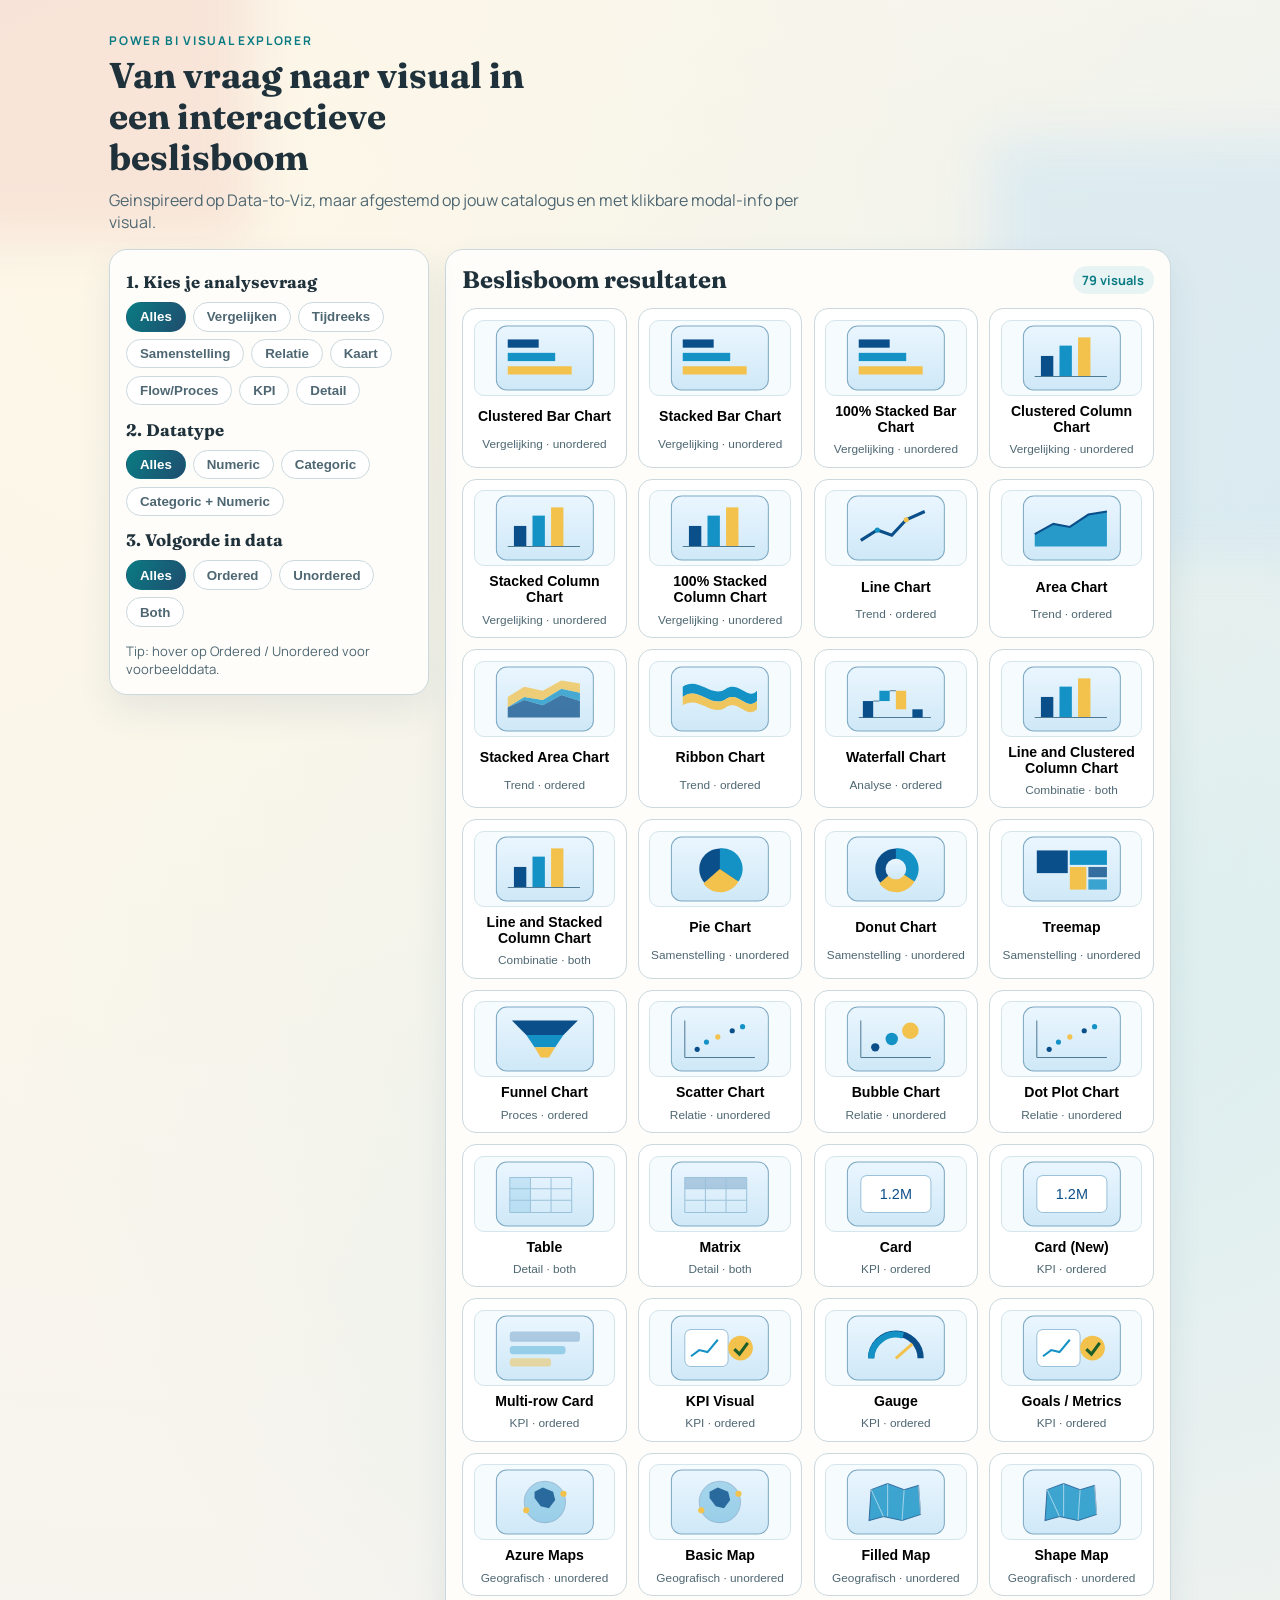
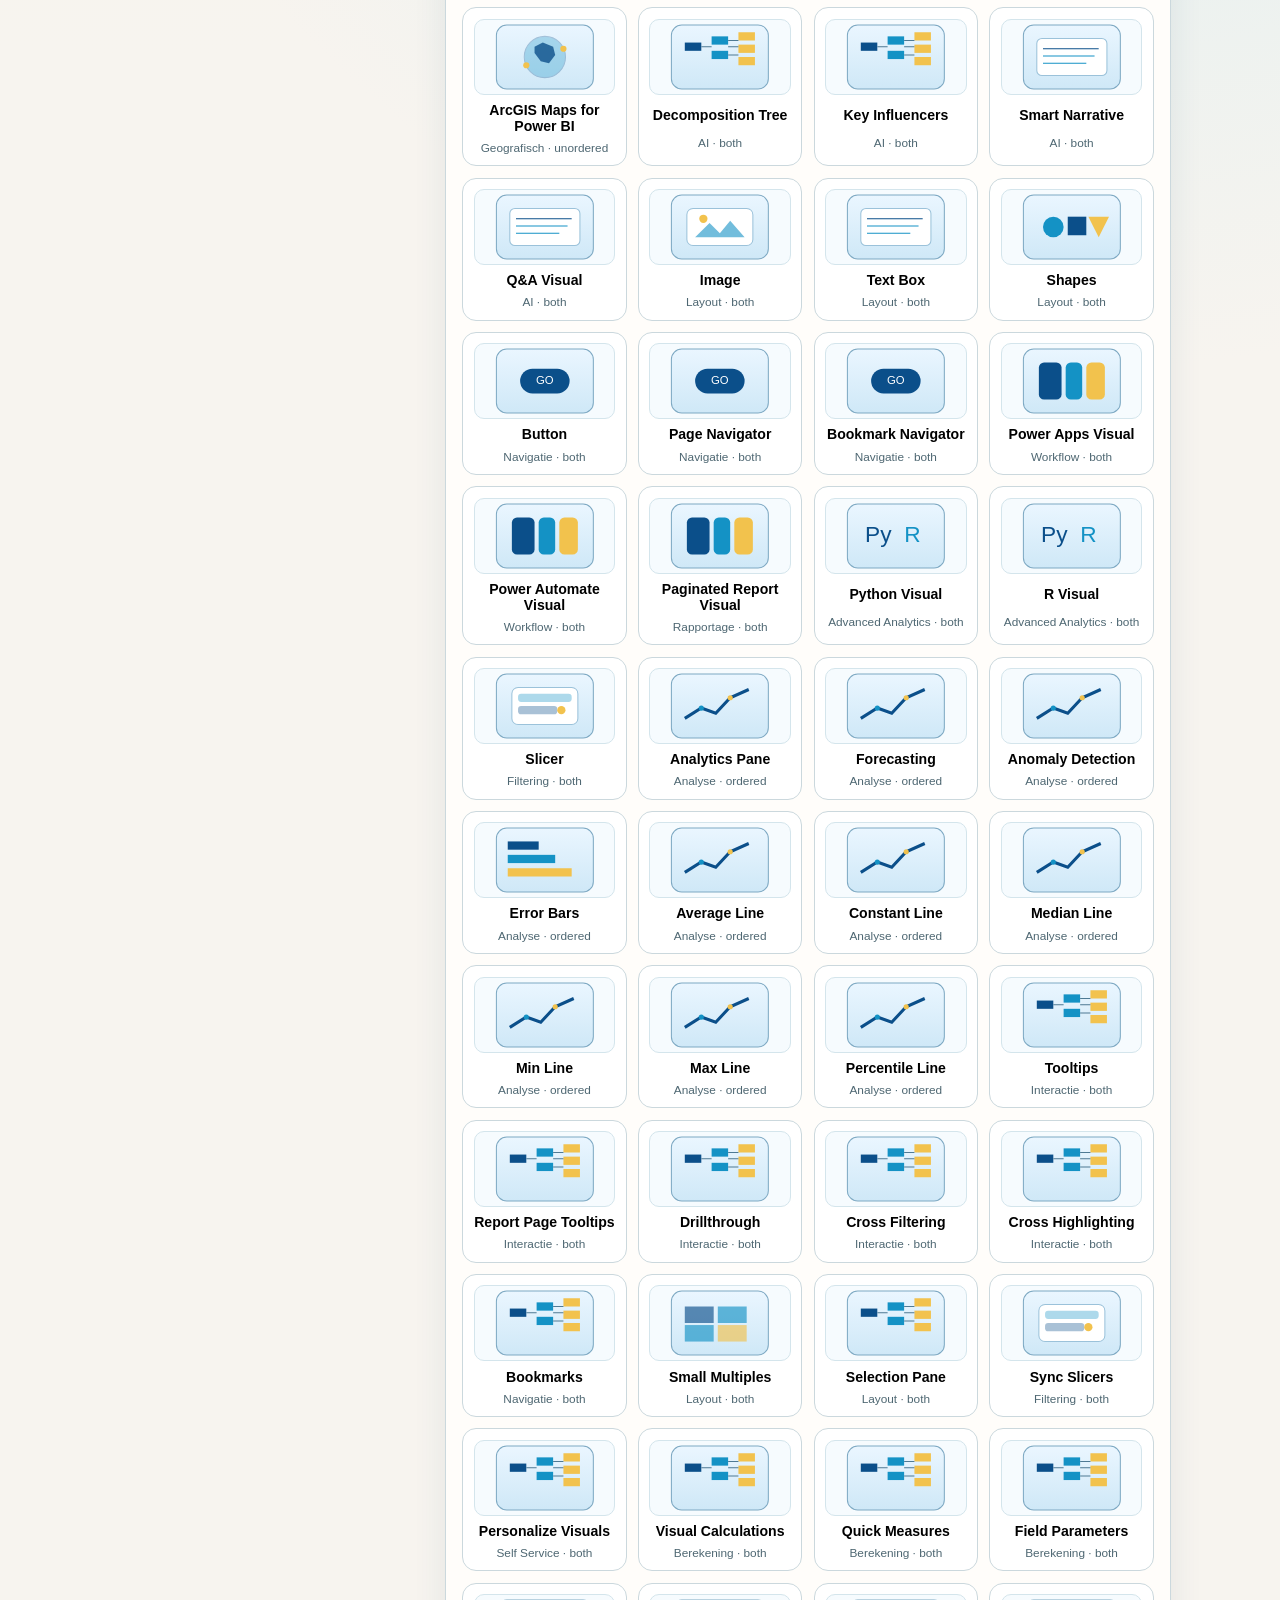
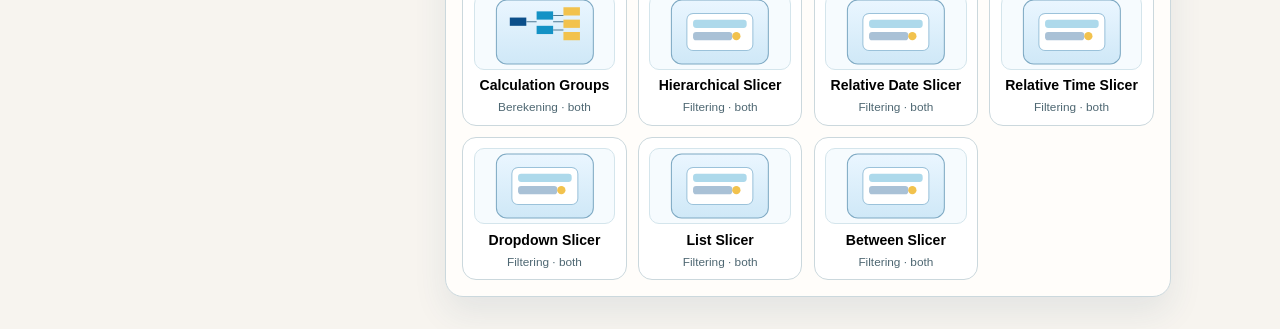
==== web/index.html @ fadee8d6 "check" ====
<!doctype html>
<html lang="nl">
<head>
  <meta charset="utf-8">
  <meta name="viewport" content="width=device-width, initial-scale=1">
  <title>Visual Decision Garden</title>
  <link rel="preconnect" href="https://fonts.googleapis.com">
  <link rel="preconnect" href="https://fonts.gstatic.com" crossorigin>
  <link href="https://fonts.googleapis.com/css2?family=Fraunces:opsz,wght@9..144,500;9..144,700&family=Manrope:wght@400;500;600;700&display=swap" rel="stylesheet">
  <link rel="stylesheet" href="styles.css">
</head>
<body>
  <div class="ambient ambient-a" aria-hidden="true"></div>
  <div class="ambient ambient-b" aria-hidden="true"></div>

  <header class="hero">
    <p class="kicker">Power BI visual explorer</p>
    <h1>Van vraag naar visual in een interactieve beslisboom</h1>
    <p class="lead">Geinspireerd op Data-to-Viz, maar afgestemd op jouw catalogus en met klikbare modal-info per visual.</p>
  </header>

  <main class="layout">
    <section class="controls panel">
      <h2>1. Kies je analysevraag</h2>
      <div id="goalOptions" class="choice-row"></div>

      <h2>2. Datatype</h2>
      <div id="dataTypeOptions" class="choice-row"></div>

      <h2>3. Volgorde in data</h2>
      <div id="orderOptions" class="choice-row"></div>

      <p class="hint">Tip: hover op Ordered / Unordered voor voorbeelddata.</p>
    </section>

    <section class="tree panel">
      <div class="tree-head">
        <h2>Beslisboom resultaten</h2>
        <span id="resultCount" class="count-pill">0 visuals</span>
      </div>
      <div id="treeCanvas" class="tree-canvas"></div>
    </section>
  </main>

  <dialog id="visualModal" class="modal">
    <article class="modal-card">
      <button id="closeModal" class="modal-close" aria-label="Sluiten">x</button>
      <div class="modal-top">
        <div id="modalIcon" class="modal-icon"></div>
        <div>
          <p id="modalCategory" class="modal-category"></p>
          <h3 id="modalTitle"></h3>
          <p id="modalComplexity" class="modal-complexity"></p>
        </div>
      </div>
      <div class="modal-grid">
        <section>
          <h4>Wat is het?</h4>
          <p id="modalWhat"></p>
        </section>
        <section>
          <h4>Wanneer gebruiken?</h4>
          <p id="modalUse"></p>
        </section>
        <section>
          <h4>Wanneer niet gebruiken?</h4>
          <p id="modalNot"></p>
        </section>
      </div>
    </article>
  </dialog>

  <template id="tooltipTemplate">
    <div class="tooltip">
      <p class="tooltip-title"></p>
      <p class="tooltip-description"></p>
      <ul class="tooltip-list"></ul>
    </div>
  </template>

  <script src="visuals-data.js"></script>
  <script src="app.js" type="module"></script>
</body>
</html>
---- web/styles.css ----
:root {
  --bg: #f7f4ef;
  --ink: #1f313a;
  --muted: #4e6772;
  --panel: #fffdf9;
  --line: #cbd8dd;
  --teal: #0a7b83;
  --coral: #de6e5d;
  --gold: #d4a948;
  --navy: #1f4d6e;
}

* {
  box-sizing: border-box;
}

body {
  margin: 0;
  min-height: 100vh;
  font-family: "Manrope", "Segoe UI", sans-serif;
  color: var(--ink);
  background: radial-gradient(circle at 12% 8%, #fdf7e7 0%, transparent 40%),
    radial-gradient(circle at 85% 25%, #d8edf0 0%, transparent 38%),
    var(--bg);
}

.ambient {
  position: fixed;
  pointer-events: none;
  z-index: -1;
  filter: blur(24px);
  opacity: 0.6;
}

.ambient-a {
  width: 320px;
  height: 320px;
  background: #f5d9ce;
  top: -80px;
  left: -70px;
}

.ambient-b {
  width: 420px;
  height: 420px;
  background: #d0e6f2;
  right: -130px;
  top: 140px;
}

.hero {
  padding: 2rem 1.2rem 1rem;
  max-width: 1100px;
  margin: 0 auto;
}

.kicker {
  margin: 0;
  color: var(--teal);
  letter-spacing: 0.14em;
  text-transform: uppercase;
  font-size: 0.75rem;
  font-weight: 700;
}

h1,
h2,
h3,
h4 {
  font-family: "Fraunces", Georgia, serif;
  line-height: 1.15;
}

h1 {
  margin: 0.35rem 0 0.7rem;
  font-size: clamp(1.8rem, 2.8vw, 3rem);
  max-width: 18ch;
}

.lead {
  margin: 0;
  color: var(--muted);
  max-width: 72ch;
}

.layout {
  max-width: 1100px;
  margin: 0 auto;
  padding: 0 1.2rem 2rem;
  display: grid;
  gap: 1rem;
  grid-template-columns: minmax(240px, 320px) 1fr;
}

.panel {
  background: color-mix(in srgb, var(--panel), white 22%);
  border: 1px solid var(--line);
  border-radius: 18px;
  box-shadow: 0 16px 34px rgba(31, 77, 110, 0.09);
}

.controls {
  padding: 1rem;
  align-self: start;
  position: sticky;
  top: 1rem;
}

.controls h2 {
  margin: 0.4rem 0 0.6rem;
  font-size: 1.05rem;
}

.choice-row {
  display: flex;
  flex-wrap: wrap;
  gap: 0.45rem;
  margin-bottom: 0.95rem;
}

.choice {
  border: 1px solid var(--line);
  background: #fff;
  border-radius: 999px;
  padding: 0.4rem 0.8rem;
  font-weight: 600;
  color: var(--muted);
  cursor: pointer;
  transition: transform 0.18s ease, background-color 0.18s ease, border-color 0.18s ease;
}

.choice:hover,
.choice:focus-visible {
  transform: translateY(-1px);
  border-color: #7ca4b2;
}

.choice.active {
  color: #fff;
  border-color: transparent;
  background: linear-gradient(120deg, var(--teal), var(--navy));
}

.choice.has-tooltip {
  position: relative;
}

.tooltip {
  position: absolute;
  top: calc(100% + 8px);
  left: 0;
  width: min(280px, 80vw);
  background: #fff;
  border: 1px solid var(--line);
  border-radius: 12px;
  padding: 0.6rem;
  box-shadow: 0 10px 25px rgba(18, 45, 58, 0.14);
  z-index: 3;
}

.tooltip-title {
  margin: 0;
  font-family: "Fraunces", Georgia, serif;
  font-size: 0.95rem;
}

.tooltip-description {
  margin: 0.4rem 0;
  font-size: 0.84rem;
  color: var(--muted);
}

.tooltip-list {
  margin: 0;
  padding-left: 1.1rem;
  font-size: 0.8rem;
  color: var(--ink);
}

.hint {
  margin: 0;
  font-size: 0.82rem;
  color: var(--muted);
}

.tree {
  padding: 1rem;
}

.tree-head {
  display: flex;
  justify-content: space-between;
  align-items: center;
  gap: 0.8rem;
  margin-bottom: 0.9rem;
}

.tree-head h2 {
  margin: 0;
}

.count-pill {
  border-radius: 999px;
  background: #e8f4f4;
  color: var(--teal);
  font-weight: 700;
  font-size: 0.8rem;
  padding: 0.3rem 0.6rem;
}

.tree-canvas {
  display: grid;
  gap: 0.7rem;
  grid-template-columns: repeat(auto-fill, minmax(150px, 1fr));
}

.visual-node {
  background: #fff;
  border: 1px solid var(--line);
  border-radius: 14px;
  padding: 0.65rem;
  display: grid;
  gap: 0.45rem;
  cursor: pointer;
  transition: transform 0.18s ease, border-color 0.18s ease, box-shadow 0.18s ease;
}

.visual-node:hover,
.visual-node:focus-visible {
  transform: translateY(-2px);
  border-color: #89b0be;
  box-shadow: 0 8px 20px rgba(18, 45, 58, 0.1);
}

.visual-icon {
  border-radius: 10px;
  border: 1px solid #d4e5ec;
  background: #f6fbfe;
  padding: 0.25rem;
  min-height: 72px;
  display: grid;
  place-items: center;
}

.visual-icon svg {
  width: 100%;
  height: auto;
  max-height: 66px;
}

.visual-name {
  font-weight: 700;
  font-size: 0.88rem;
}

.visual-meta {
  font-size: 0.74rem;
  color: var(--muted);
}

.empty {
  border: 1px dashed var(--line);
  border-radius: 14px;
  padding: 1rem;
  color: var(--muted);
  background: #fff;
}

.modal {
  border: none;
  padding: 0;
  background: transparent;
}

.modal::backdrop {
  background: rgba(17, 38, 48, 0.5);
  backdrop-filter: blur(3px);
}

.modal-card {
  width: min(760px, 92vw);
  max-height: 90vh;
  overflow: auto;
  border-radius: 18px;
  border: 1px solid var(--line);
  background: #fffdfb;
  padding: 1rem;
  position: relative;
}

.modal-close {
  position: absolute;
  right: 0.8rem;
  top: 0.8rem;
  border: 1px solid var(--line);
  border-radius: 8px;
  width: 2rem;
  height: 2rem;
  background: #fff;
  cursor: pointer;
}

.modal-top {
  display: grid;
  grid-template-columns: 120px 1fr;
  gap: 0.9rem;
  align-items: center;
}

.modal-icon {
  border-radius: 12px;
  border: 1px solid var(--line);
  background: #f3faff;
  padding: 0.35rem;
}

.modal-icon svg {
  width: 100%;
  height: auto;
}

.modal-category {
  margin: 0;
  color: var(--teal);
  font-size: 0.82rem;
  text-transform: uppercase;
  letter-spacing: 0.08em;
}

.modal-top h3 {
  margin: 0.2rem 0 0.25rem;
  font-size: 1.5rem;
}

.modal-complexity {
  margin: 0;
  color: var(--muted);
}

.modal-grid {
  margin-top: 1rem;
  display: grid;
  grid-template-columns: 1fr 1fr;
  gap: 0.8rem;
}

.modal-grid section {
  border: 1px solid var(--line);
  background: #fff;
  border-radius: 12px;
  padding: 0.75rem;
}

.modal-grid h4 {
  margin: 0 0 0.35rem;
}

.modal-grid p {
  margin: 0;
  color: var(--muted);
}

.chips {
  list-style: none;
  margin: 0;
  padding: 0;
  display: flex;
  flex-wrap: wrap;
  gap: 0.4rem;
}

.chips li {
  border-radius: 999px;
  background: #edf5f8;
  color: #325569;
  padding: 0.22rem 0.55rem;
  font-size: 0.78rem;
  font-weight: 700;
}

@media (max-width: 900px) {
  .layout {
    grid-template-columns: 1fr;
  }

  .controls {
    position: static;
  }

  .modal-top {
    grid-template-columns: 1fr;
  }

  .modal-grid {
    grid-template-columns: 1fr;
  }
}
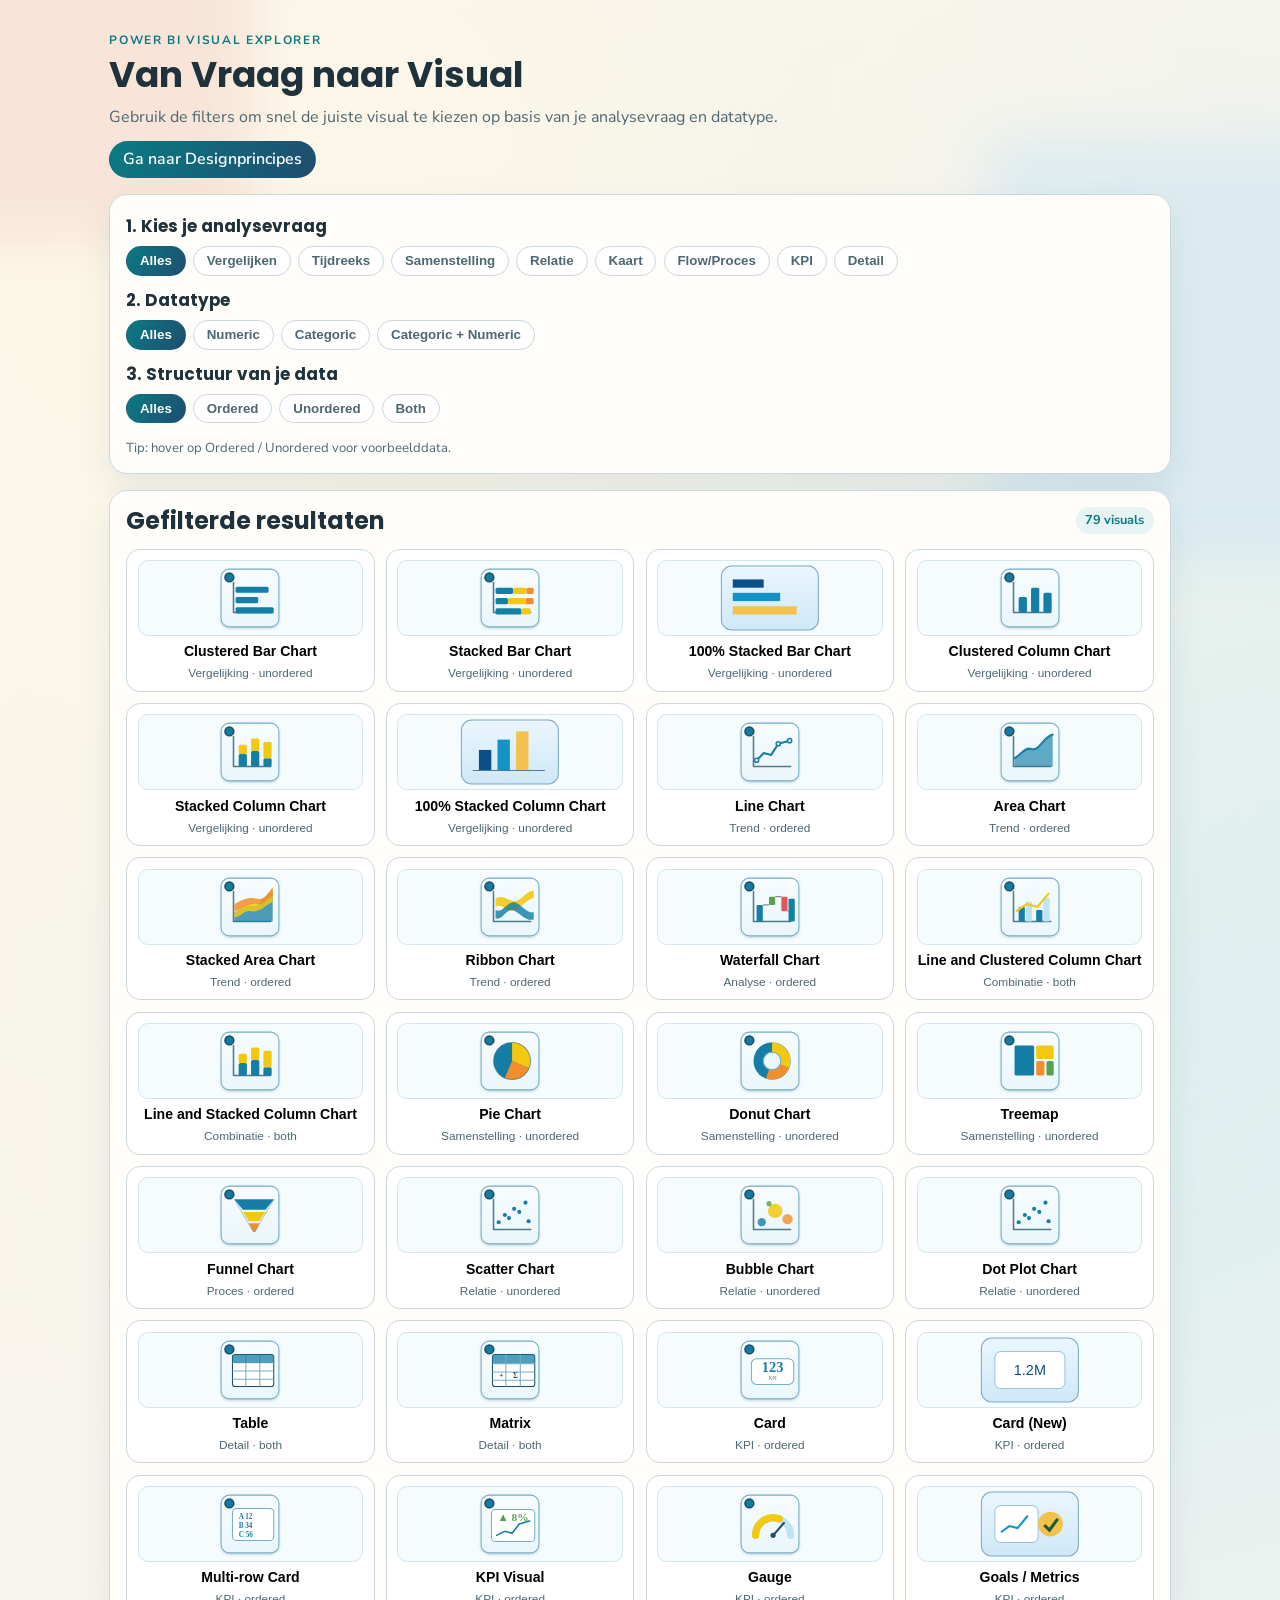
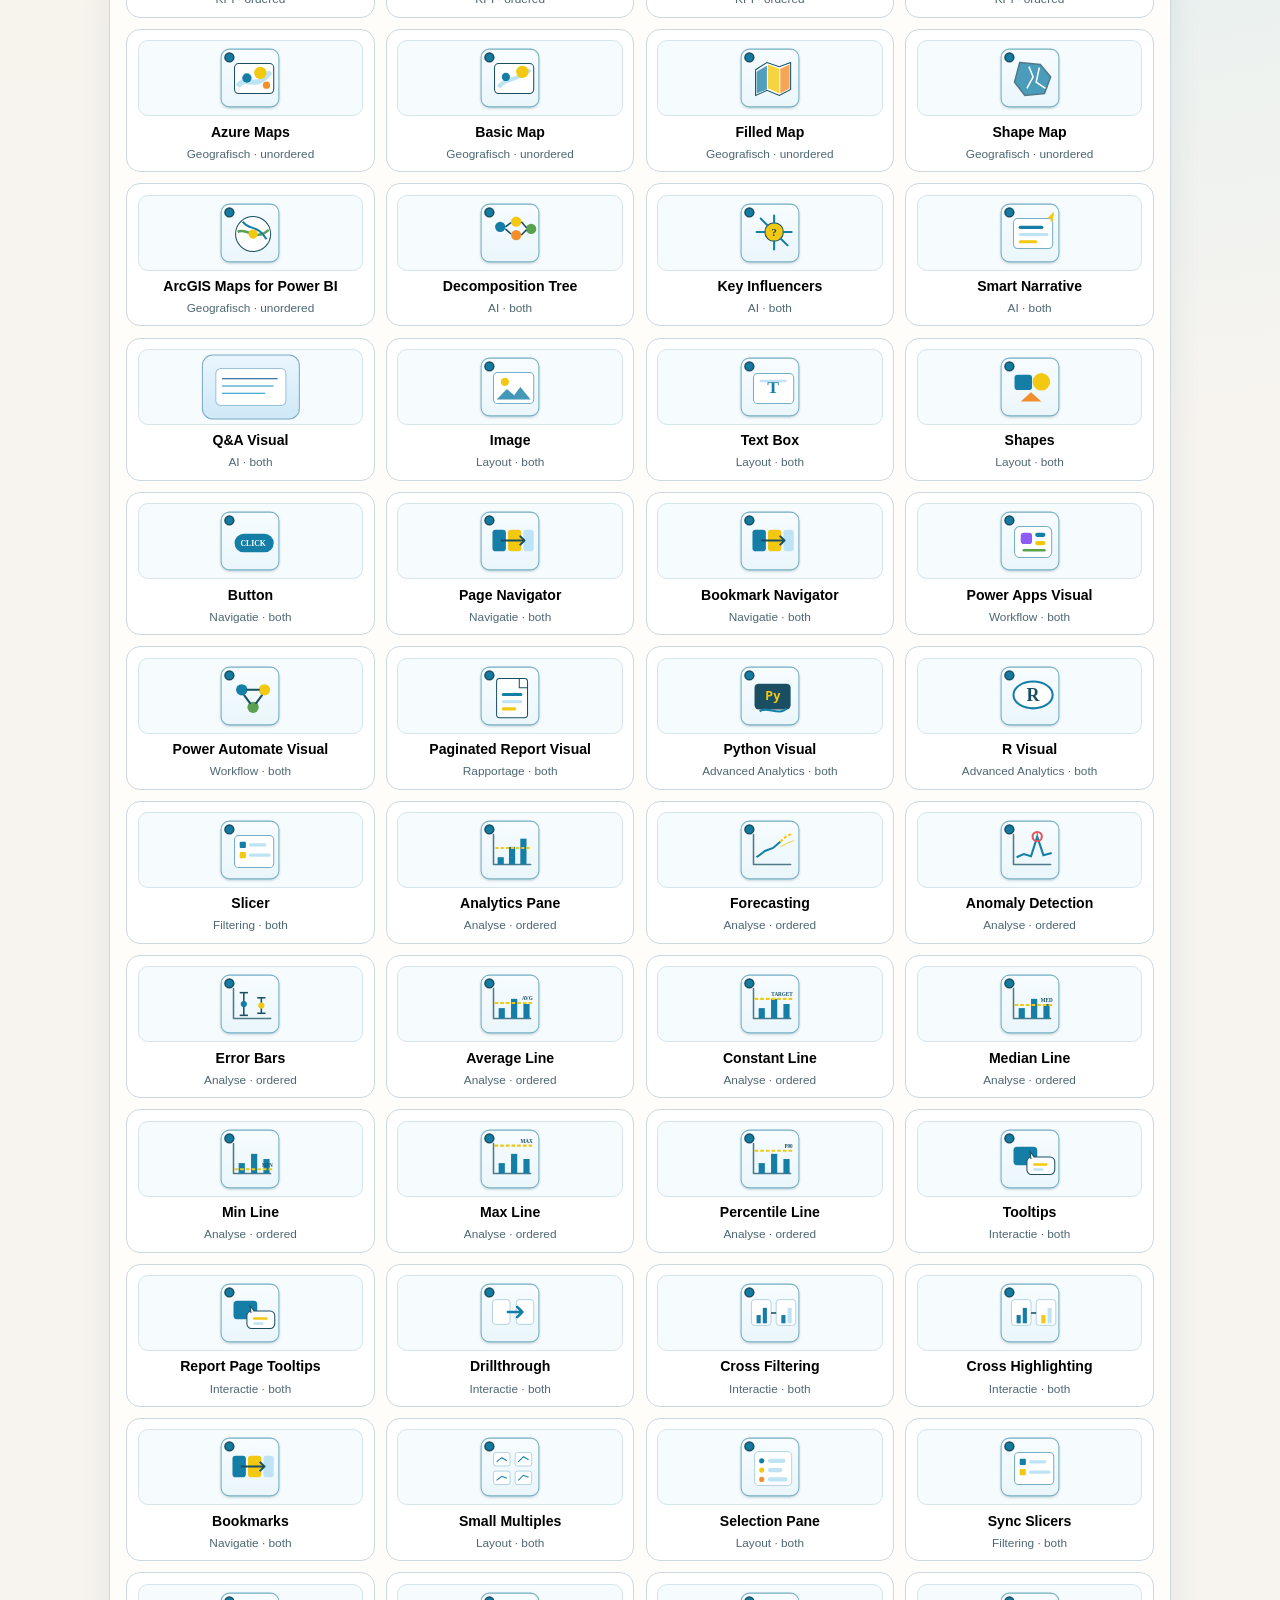
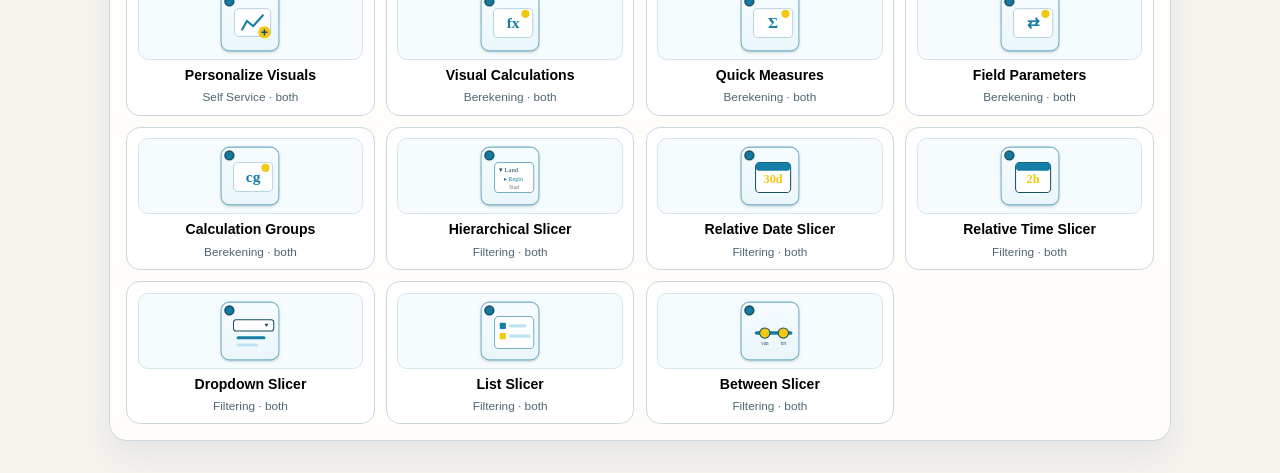
==== commit 373d1181: "Prepare visualselector site for sharing" ====
--- a/web/index.html
+++ b/web/index.html
@@ -3,10 +3,10 @@
 <head>
   <meta charset="utf-8">
   <meta name="viewport" content="width=device-width, initial-scale=1">
-  <title>Visual Decision Garden</title>
+  <title>Van Vraag naar Visual</title>
   <link rel="preconnect" href="https://fonts.googleapis.com">
   <link rel="preconnect" href="https://fonts.gstatic.com" crossorigin>
-  <link href="https://fonts.googleapis.com/css2?family=Fraunces:opsz,wght@9..144,500;9..144,700&family=Manrope:wght@400;500;600;700&display=swap" rel="stylesheet">
+  <link href="https://fonts.googleapis.com/css2?family=Nunito+Sans:wght@400;600;700;800&family=Poppins:wght@500;600;700;800&display=swap" rel="stylesheet">
   <link rel="stylesheet" href="styles.css">
 </head>
 <body>
@@ -15,8 +15,11 @@
 
   <header class="hero">
     <p class="kicker">Power BI visual explorer</p>
-    <h1>Van vraag naar visual in een interactieve beslisboom</h1>
-    <p class="lead">Geinspireerd op Data-to-Viz, maar afgestemd op jouw catalogus en met klikbare modal-info per visual.</p>
+    <h1>Van Vraag naar Visual</h1>
+    <p class="lead">Gebruik de filters om snel de juiste visual te kiezen op basis van je analysevraag en datatype.</p>
+    <div class="page-nav">
+      <a class="choice active" href="designprincipes.html">Ga naar Designprincipes</a>
+    </div>
   </header>
 
   <main class="layout">
@@ -27,7 +30,7 @@
       <h2>2. Datatype</h2>
       <div id="dataTypeOptions" class="choice-row"></div>
 
-      <h2>3. Volgorde in data</h2>
+      <h2>3. Structuur van je data</h2>
       <div id="orderOptions" class="choice-row"></div>
 
       <p class="hint">Tip: hover op Ordered / Unordered voor voorbeelddata.</p>
@@ -35,7 +38,7 @@
 
     <section class="tree panel">
       <div class="tree-head">
-        <h2>Beslisboom resultaten</h2>
+        <h2>Gefilterde resultaten</h2>
         <span id="resultCount" class="count-pill">0 visuals</span>
       </div>
       <div id="treeCanvas" class="tree-canvas"></div>
--- a/web/styles.css
+++ b/web/styles.css
@@ -17,7 +17,7 @@
 body {
   margin: 0;
   min-height: 100vh;
-  font-family: "Manrope", "Segoe UI", sans-serif;
+  font-family: "Nunito Sans", "Segoe UI", sans-serif;
   color: var(--ink);
   background: radial-gradient(circle at 12% 8%, #fdf7e7 0%, transparent 40%),
     radial-gradient(circle at 85% 25%, #d8edf0 0%, transparent 38%),
@@ -67,7 +67,7 @@
 h2,
 h3,
 h4 {
-  font-family: "Fraunces", Georgia, serif;
+  font-family: "Poppins", "Segoe UI", sans-serif;
   line-height: 1.15;
 }
 
@@ -83,13 +83,22 @@
   max-width: 72ch;
 }
 
+.page-nav {
+  margin-top: 0.8rem;
+}
+
+.page-nav .choice {
+  text-decoration: none;
+  display: inline-block;
+}
+
 .layout {
   max-width: 1100px;
   margin: 0 auto;
   padding: 0 1.2rem 2rem;
   display: grid;
   gap: 1rem;
-  grid-template-columns: minmax(240px, 320px) 1fr;
+  grid-template-columns: 1fr;
 }
 
 .panel {
@@ -101,9 +110,8 @@
 
 .controls {
   padding: 1rem;
-  align-self: start;
-  position: sticky;
-  top: 1rem;
+  align-self: stretch;
+  position: static;
 }
 
 .controls h2 {
@@ -211,7 +219,7 @@
 .tree-canvas {
   display: grid;
   gap: 0.7rem;
-  grid-template-columns: repeat(auto-fill, minmax(150px, 1fr));
+  grid-template-columns: repeat(auto-fill, minmax(220px, 1fr));
 }
 
 .visual-node {
@@ -246,6 +254,18 @@
   width: 100%;
   height: auto;
   max-height: 66px;
+}
+
+.visual-icon-image {
+  width: 100%;
+  height: auto;
+  max-height: 66px;
+  object-fit: contain;
+}
+
+.icon-placeholder {
+  color: var(--muted);
+  font-size: 0.78rem;
 }
 
 .visual-name {
@@ -379,12 +399,8 @@
 }
 
 @media (max-width: 900px) {
-  .layout {
-    grid-template-columns: 1fr;
-  }
-
-  .controls {
-    position: static;
+  .tree-canvas {
+    grid-template-columns: repeat(auto-fill, minmax(170px, 1fr));
   }
 
   .modal-top {
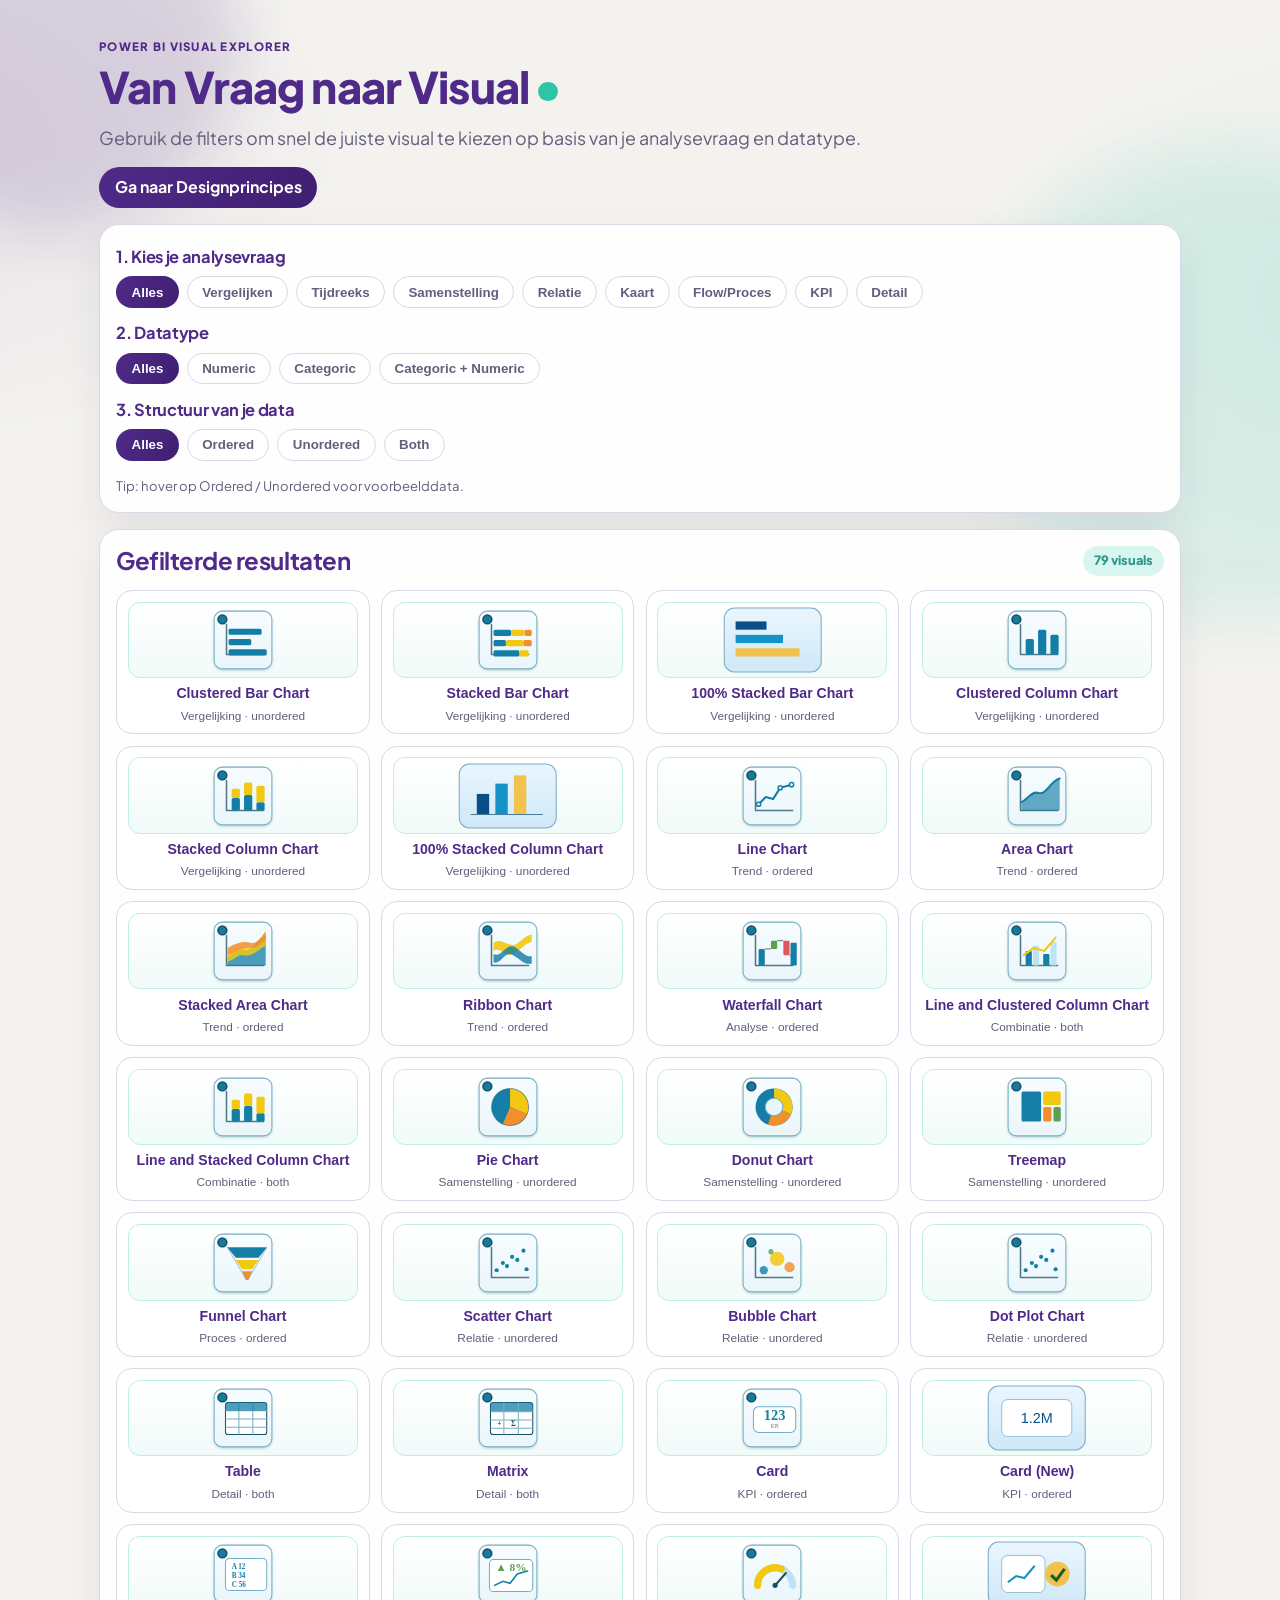
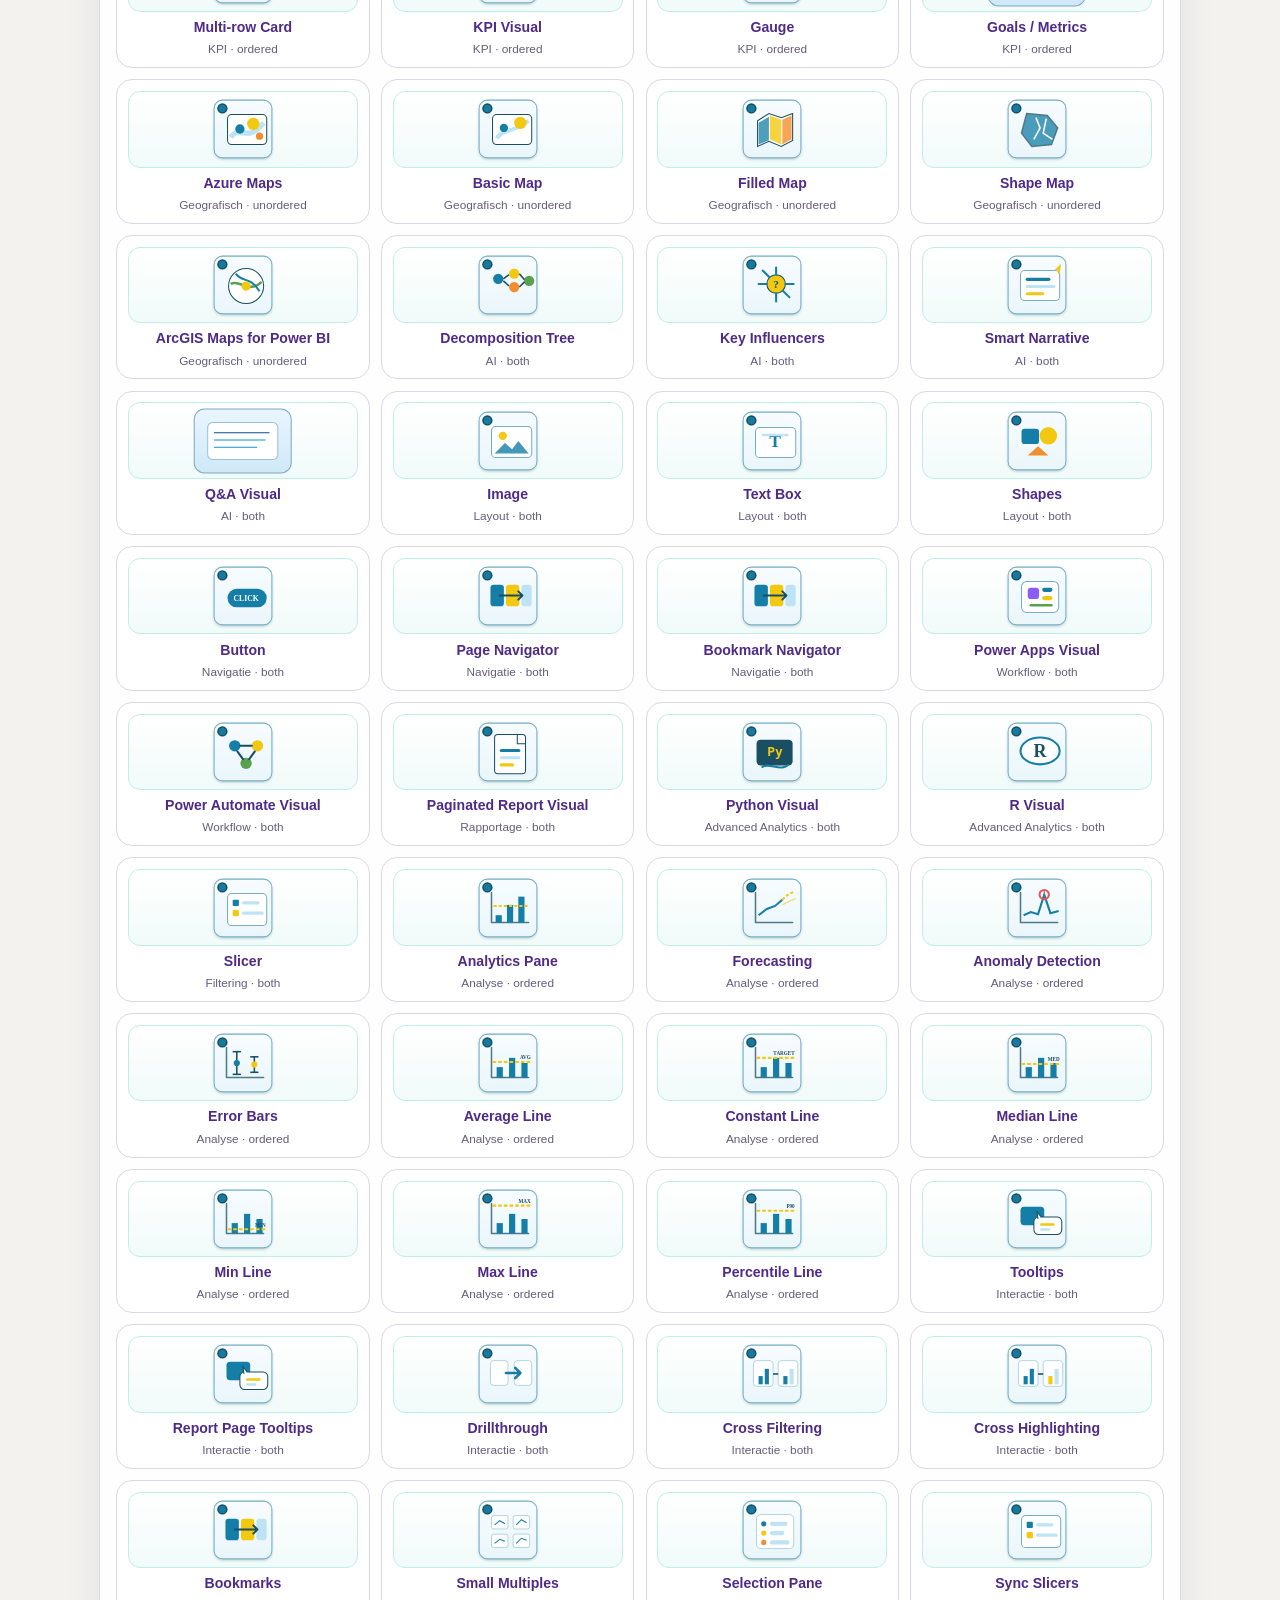
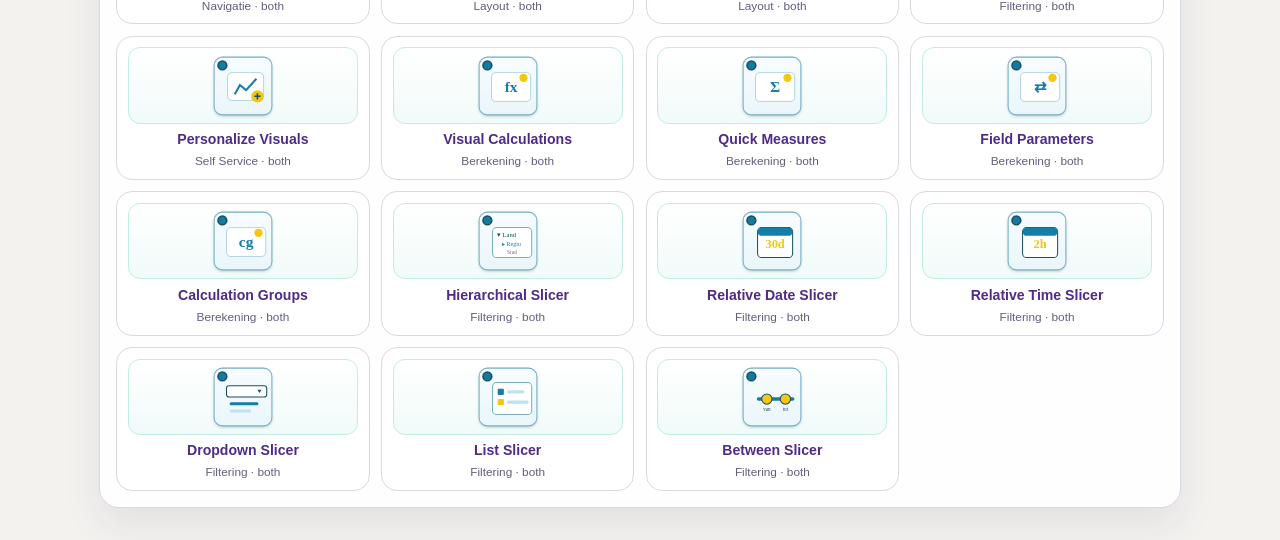
==== commit 1390bdc5: "Restyle web pages with Aaff-inspired visual theme" ====
--- a/web/index.html
+++ b/web/index.html
@@ -6,7 +6,7 @@
   <title>Van Vraag naar Visual</title>
   <link rel="preconnect" href="https://fonts.googleapis.com">
   <link rel="preconnect" href="https://fonts.gstatic.com" crossorigin>
-  <link href="https://fonts.googleapis.com/css2?family=Nunito+Sans:wght@400;600;700;800&family=Poppins:wght@500;600;700;800&display=swap" rel="stylesheet">
+  <link href="https://fonts.googleapis.com/css2?family=Plus+Jakarta+Sans:wght@400;500;600;700;800&display=swap" rel="stylesheet">
   <link rel="stylesheet" href="styles.css">
 </head>
 <body>
--- a/web/styles.css
+++ b/web/styles.css
@@ -1,90 +1,116 @@
 :root {
-  --bg: #f7f4ef;
-  --ink: #1f313a;
-  --muted: #4e6772;
-  --panel: #fffdf9;
-  --line: #cbd8dd;
-  --teal: #0a7b83;
-  --coral: #de6e5d;
-  --gold: #d4a948;
-  --navy: #1f4d6e;
+  --bg: #f3f2ef;
+  --bg-soft: #f9f8f5;
+  --ink: #2d2351;
+  --muted: #655d7c;
+  --panel: #ffffff;
+  --line: #dbd7e6;
+  --teal: #2ec5a6;
+  --purple: #4f2a88;
+  --purple-dark: #3f1f71;
+  --focus: #8f73d8;
 }
 
 * {
   box-sizing: border-box;
 }
 
+html,
 body {
+  width: 100%;
+}
+
+body {
   margin: 0;
   min-height: 100vh;
-  font-family: "Nunito Sans", "Segoe UI", sans-serif;
+  font-family: "Plus Jakarta Sans", "Segoe UI", sans-serif;
   color: var(--ink);
-  background: radial-gradient(circle at 12% 8%, #fdf7e7 0%, transparent 40%),
-    radial-gradient(circle at 85% 25%, #d8edf0 0%, transparent 38%),
+  background:
+    radial-gradient(60vw 40vw at -8% 4%, rgba(79, 42, 136, 0.08) 0%, transparent 58%),
+    radial-gradient(55vw 38vw at 108% 8%, rgba(46, 197, 166, 0.08) 0%, transparent 56%),
     var(--bg);
+  line-height: 1.5;
 }
 
 .ambient {
   position: fixed;
   pointer-events: none;
   z-index: -1;
-  filter: blur(24px);
-  opacity: 0.6;
+  filter: blur(30px);
+  opacity: 0.75;
 }
 
 .ambient-a {
-  width: 320px;
-  height: 320px;
-  background: #f5d9ce;
-  top: -80px;
-  left: -70px;
+  width: 340px;
+  height: 340px;
+  background: rgba(79, 42, 136, 0.2);
+  top: -110px;
+  left: -100px;
+  border-radius: 42% 58% 57% 43% / 48% 44% 56% 52%;
 }
 
 .ambient-b {
-  width: 420px;
-  height: 420px;
-  background: #d0e6f2;
-  right: -130px;
-  top: 140px;
+  width: 470px;
+  height: 470px;
+  background: rgba(46, 197, 166, 0.16);
+  right: -160px;
+  top: 150px;
+  border-radius: 53% 47% 40% 60% / 51% 58% 42% 49%;
 }
 
 .hero {
-  padding: 2rem 1.2rem 1rem;
-  max-width: 1100px;
+  padding: clamp(1.4rem, 3.8vw, 2.4rem) 1.2rem 1rem;
+  max-width: 1120px;
   margin: 0 auto;
+  animation: reveal-up 0.55s ease both;
 }
 
 .kicker {
   margin: 0;
-  color: var(--teal);
-  letter-spacing: 0.14em;
+  color: var(--purple);
+  letter-spacing: 0.11em;
   text-transform: uppercase;
-  font-size: 0.75rem;
-  font-weight: 700;
+  font-size: 0.72rem;
+  font-weight: 800;
 }
 
 h1,
 h2,
 h3,
 h4 {
-  font-family: "Poppins", "Segoe UI", sans-serif;
-  line-height: 1.15;
+  font-family: "Plus Jakarta Sans", "Segoe UI", sans-serif;
+  line-height: 1.2;
+  letter-spacing: -0.02em;
 }
 
 h1 {
-  margin: 0.35rem 0 0.7rem;
-  font-size: clamp(1.8rem, 2.8vw, 3rem);
+  margin: 0.34rem 0 0.72rem;
+  font-size: clamp(2rem, 3.4vw, 3.45rem);
   max-width: 18ch;
+  font-weight: 800;
+  color: var(--purple);
+}
+
+h1::after {
+  content: "";
+  display: inline-block;
+  width: 0.44em;
+  height: 0.44em;
+  margin-left: 0.22em;
+  border-radius: 999px;
+  background: var(--teal);
+  vertical-align: 0.06em;
 }
 
 .lead {
   margin: 0;
   color: var(--muted);
   max-width: 72ch;
+  font-size: clamp(1rem, 1.4vw, 1.2rem);
 }
 
 .page-nav {
-  margin-top: 0.8rem;
+  margin-top: 0.95rem;
 }
 
 .page-nav .choice {
@@ -93,7 +119,7 @@
 }
 
 .layout {
-  max-width: 1100px;
+  max-width: 1120px;
   margin: 0 auto;
   padding: 0 1.2rem 2rem;
   display: grid;
@@ -102,10 +128,19 @@
 }
 
 .panel {
-  background: color-mix(in srgb, var(--panel), white 22%);
-  border: 1px solid var(--line);
-  border-radius: 18px;
-  box-shadow: 0 16px 34px rgba(31, 77, 110, 0.09);
+  background: color-mix(in srgb, var(--panel), var(--bg-soft) 8%);
+  border: 1px solid var(--line);
+  border-radius: 20px;
+  box-shadow: 0 18px 38px rgba(44, 34, 80, 0.08);
+}
+
+.controls,
+.tree {
+  animation: reveal-up 0.5s ease both;
+}
+
+.tree {
+  animation-delay: 0.08s;
 }
 
 .controls {
@@ -116,13 +151,14 @@
 
 .controls h2 {
   margin: 0.4rem 0 0.6rem;
-  font-size: 1.05rem;
+  font-size: 1.03rem;
+  color: var(--purple);
 }
 
 .choice-row {
   display: flex;
   flex-wrap: wrap;
-  gap: 0.45rem;
+  gap: 0.5rem;
   margin-bottom: 0.95rem;
 }
 
@@ -130,23 +166,32 @@
   border: 1px solid var(--line);
   background: #fff;
   border-radius: 999px;
-  padding: 0.4rem 0.8rem;
-  font-weight: 600;
+  padding: 0.46rem 0.9rem;
+  font-weight: 700;
   color: var(--muted);
   cursor: pointer;
-  transition: transform 0.18s ease, background-color 0.18s ease, border-color 0.18s ease;
+  transition: transform 0.18s ease, background-color 0.18s ease, border-color 0.18s ease, color 0.18s ease, box-shadow 0.18s ease;
 }
 
 .choice:hover,
 .choice:focus-visible {
   transform: translateY(-1px);
-  border-color: #7ca4b2;
+  border-color: color-mix(in srgb, var(--purple), white 46%);
+  color: var(--purple);
+  box-shadow: 0 8px 16px rgba(63, 31, 113, 0.1);
+}
+
+.choice:focus-visible,
+.visual-node:focus-visible,
+.modal-close:focus-visible {
+  outline: 3px solid color-mix(in srgb, var(--focus), white 28%);
+  outline-offset: 2px;
 }
 
 .choice.active {
   color: #fff;
   border-color: transparent;
-  background: linear-gradient(120deg, var(--teal), var(--navy));
+  background: linear-gradient(115deg, var(--purple) 0%, var(--purple-dark) 100%);
 }
 
 .choice.has-tooltip {
@@ -157,19 +202,20 @@
   position: absolute;
   top: calc(100% + 8px);
   left: 0;
-  width: min(280px, 80vw);
-  background: #fff;
-  border: 1px solid var(--line);
-  border-radius: 12px;
-  padding: 0.6rem;
-  box-shadow: 0 10px 25px rgba(18, 45, 58, 0.14);
+  width: min(290px, 82vw);
+  background: #fff;
+  border: 1px solid var(--line);
+  border-radius: 13px;
+  padding: 0.65rem;
+  box-shadow: 0 14px 28px rgba(41, 28, 70, 0.16);
   z-index: 3;
 }
 
 .tooltip-title {
   margin: 0;
-  font-family: "Fraunces", Georgia, serif;
-  font-size: 0.95rem;
+  font-size: 0.93rem;
+  font-weight: 700;
+  color: var(--purple);
 }
 
 .tooltip-description {
@@ -180,7 +226,7 @@
 
 .tooltip-list {
   margin: 0;
-  padding-left: 1.1rem;
+  padding-left: 1.05rem;
   font-size: 0.8rem;
   color: var(--ink);
 }
@@ -205,15 +251,16 @@
 
 .tree-head h2 {
   margin: 0;
+  color: var(--purple);
 }
 
 .count-pill {
   border-radius: 999px;
-  background: #e8f4f4;
-  color: var(--teal);
-  font-weight: 700;
+  background: color-mix(in srgb, var(--teal), white 82%);
+  color: color-mix(in srgb, var(--teal), var(--ink) 28%);
+  font-weight: 800;
   font-size: 0.8rem;
-  padding: 0.3rem 0.6rem;
+  padding: 0.34rem 0.68rem;
 }
 
 .tree-canvas {
@@ -225,8 +272,8 @@
 .visual-node {
   background: #fff;
   border: 1px solid var(--line);
-  border-radius: 14px;
-  padding: 0.65rem;
+  border-radius: 16px;
+  padding: 0.68rem;
   display: grid;
   gap: 0.45rem;
   cursor: pointer;
@@ -236,15 +283,15 @@
 .visual-node:hover,
 .visual-node:focus-visible {
   transform: translateY(-2px);
-  border-color: #89b0be;
-  box-shadow: 0 8px 20px rgba(18, 45, 58, 0.1);
+  border-color: color-mix(in srgb, var(--purple), white 45%);
+  box-shadow: 0 10px 22px rgba(63, 31, 113, 0.14);
 }
 
 .visual-icon {
-  border-radius: 10px;
-  border: 1px solid #d4e5ec;
-  background: #f6fbfe;
-  padding: 0.25rem;
+  border-radius: 12px;
+  border: 1px solid color-mix(in srgb, var(--teal), white 70%);
+  background: linear-gradient(180deg, #ffffff 0%, color-mix(in srgb, var(--teal), white 93%) 100%);
+  padding: 0.26rem;
   min-height: 72px;
   display: grid;
   place-items: center;
@@ -269,8 +316,9 @@
 }
 
 .visual-name {
-  font-weight: 700;
+  font-weight: 800;
   font-size: 0.88rem;
+  color: var(--purple);
 }
 
 .visual-meta {
@@ -293,19 +341,20 @@
 }
 
 .modal::backdrop {
-  background: rgba(17, 38, 48, 0.5);
-  backdrop-filter: blur(3px);
+  background: rgba(22, 12, 40, 0.52);
+  backdrop-filter: blur(4px);
 }
 
 .modal-card {
   width: min(760px, 92vw);
   max-height: 90vh;
   overflow: auto;
-  border-radius: 18px;
-  border: 1px solid var(--line);
-  background: #fffdfb;
+  border-radius: 20px;
+  border: 1px solid var(--line);
+  background: #fff;
   padding: 1rem;
   position: relative;
+  box-shadow: 0 26px 52px rgba(34, 24, 64, 0.22);
 }
 
 .modal-close {
@@ -313,11 +362,13 @@
   right: 0.8rem;
   top: 0.8rem;
   border: 1px solid var(--line);
-  border-radius: 8px;
+  border-radius: 999px;
   width: 2rem;
   height: 2rem;
   background: #fff;
+  color: var(--purple);
   cursor: pointer;
+  font-weight: 700;
 }
 
 .modal-top {
@@ -328,9 +379,9 @@
 }
 
 .modal-icon {
-  border-radius: 12px;
-  border: 1px solid var(--line);
-  background: #f3faff;
+  border-radius: 14px;
+  border: 1px solid color-mix(in srgb, var(--teal), white 72%);
+  background: color-mix(in srgb, var(--teal), white 92%);
   padding: 0.35rem;
 }
 
@@ -341,15 +392,17 @@
 
 .modal-category {
   margin: 0;
-  color: var(--teal);
-  font-size: 0.82rem;
+  color: var(--purple);
+  font-size: 0.79rem;
   text-transform: uppercase;
-  letter-spacing: 0.08em;
+  letter-spacing: 0.09em;
+  font-weight: 700;
 }
 
 .modal-top h3 {
   margin: 0.2rem 0 0.25rem;
   font-size: 1.5rem;
+  color: var(--purple);
 }
 
 .modal-complexity {
@@ -367,12 +420,13 @@
 .modal-grid section {
   border: 1px solid var(--line);
   background: #fff;
-  border-radius: 12px;
+  border-radius: 13px;
   padding: 0.75rem;
 }
 
 .modal-grid h4 {
   margin: 0 0 0.35rem;
+  color: var(--purple);
 }
 
 .modal-grid p {
@@ -391,11 +445,23 @@
 
 .chips li {
   border-radius: 999px;
-  background: #edf5f8;
-  color: #325569;
+  background: color-mix(in srgb, var(--teal), white 84%);
+  color: var(--purple);
   padding: 0.22rem 0.55rem;
   font-size: 0.78rem;
   font-weight: 700;
+}
+
+@keyframes reveal-up {
+  from {
+    opacity: 0;
+    transform: translateY(8px);
+  }
+
+  to {
+    opacity: 1;
+    transform: translateY(0);
+  }
 }
 
 @media (max-width: 900px) {
